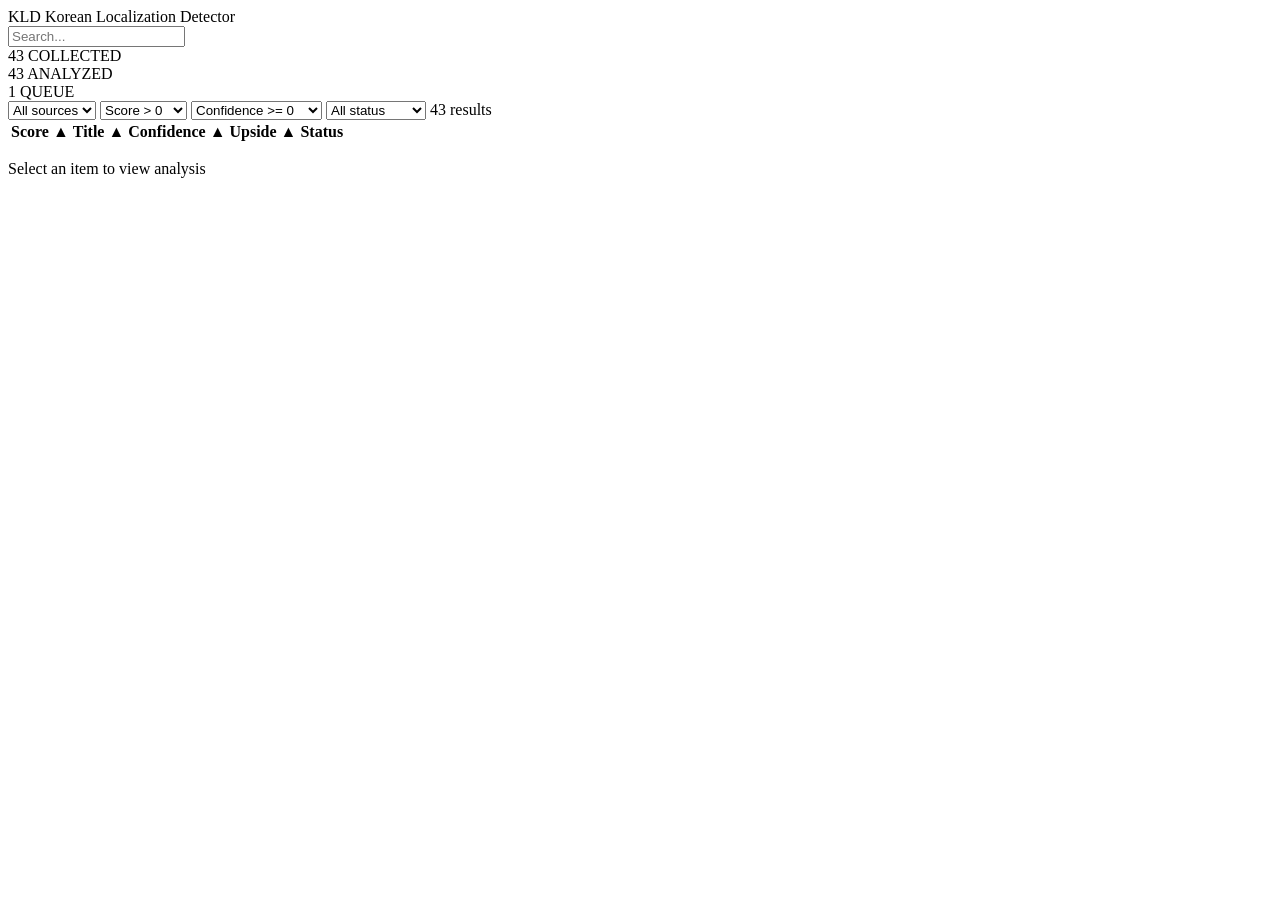
==== backend/static/index.html @ 424c18eb "fix: Rebuild Triage Table from Gemini-vision mockup analysis Key changes from Gemini analysis of act" ====
<!DOCTYPE html>
<html lang="ko">
<head>
    <meta charset="UTF-8">
    <meta name="viewport" content="width=device-width, initial-scale=1.0">
    <title>KLD — Korean Localization Detector</title>
    <link rel="stylesheet" href="/static/css/style.css">
</head>
<body>

<!-- Top Header -->
<header class="top-header">
    <div class="header-brand">
        <span class="logo">KLD</span>
        <span class="tagline">Korean Localization Detector</span>
    </div>
    <div class="header-search">
        <input type="text" class="search-input" placeholder="Search..." id="search-input">
    </div>
    <div class="header-stats">
        <div class="stat-item">
            <span class="stat-val" id="stat-total">43</span>
            <span class="stat-label">COLLECTED</span>
        </div>
        <div class="stat-item">
            <span class="stat-val" id="stat-analyzed">43</span>
            <span class="stat-label">ANALYZED</span>
        </div>
        <div class="stat-badge" id="stat-queue">
            <span class="badge-circle">1</span>
            <span class="stat-label">QUEUE</span>
        </div>
    </div>
</header>

<!-- Filter Bar -->
<div class="filter-bar">
    <select id="source-filter"><option value="">All sources</option></select>
    <select id="score-filter">
        <option value="0">Score &gt; 0</option>
        <option value="50">Score &gt; 50</option>
        <option value="70">Score &gt; 70</option>
    </select>
    <select id="conf-filter">
        <option value="0">Confidence &gt;= 0</option>
        <option value="0.5">Confidence &gt;= 0.5</option>
        <option value="0.7">Confidence &gt;= 0.7</option>
    </select>
    <select id="status-filter">
        <option value="">All status</option>
        <option value="reviewed">Reviewed</option>
        <option value="not_reviewed">Not reviewed</option>
    </select>
    <span class="result-count" id="result-count">43 results</span>
</div>

<!-- Main Content: 2-Panel Layout -->
<div class="content-layout">

    <!-- Left: Table Panel (~55%) -->
    <section class="table-panel">
        <div class="table-scroll">
            <table class="triage-table" id="triage-table">
                <thead>
                    <tr>
                        <th class="sortable active-sort" data-sort="score">Score <span class="sort-arrow">▲</span></th>
                        <th class="sortable" data-sort="name">Title <span class="sort-arrow">▲</span></th>
                        <th class="sortable" data-sort="confidence">Confidence <span class="sort-arrow">▲</span></th>
                        <th class="sortable" data-sort="upside">Upside <span class="sort-arrow">▲</span></th>
                        <th>Status</th>
                        <th></th>
                    </tr>
                </thead>
                <tbody id="table-body"></tbody>
            </table>
        </div>
    </section>

    <!-- Right: Detail Panel (~45%) -->
    <aside class="detail-panel" id="detail-panel">
        <div class="detail-empty">
            <p>Select an item to view analysis</p>
        </div>
    </aside>

</div>

<script src="/static/js/app.js"></script>
</body>
</html>
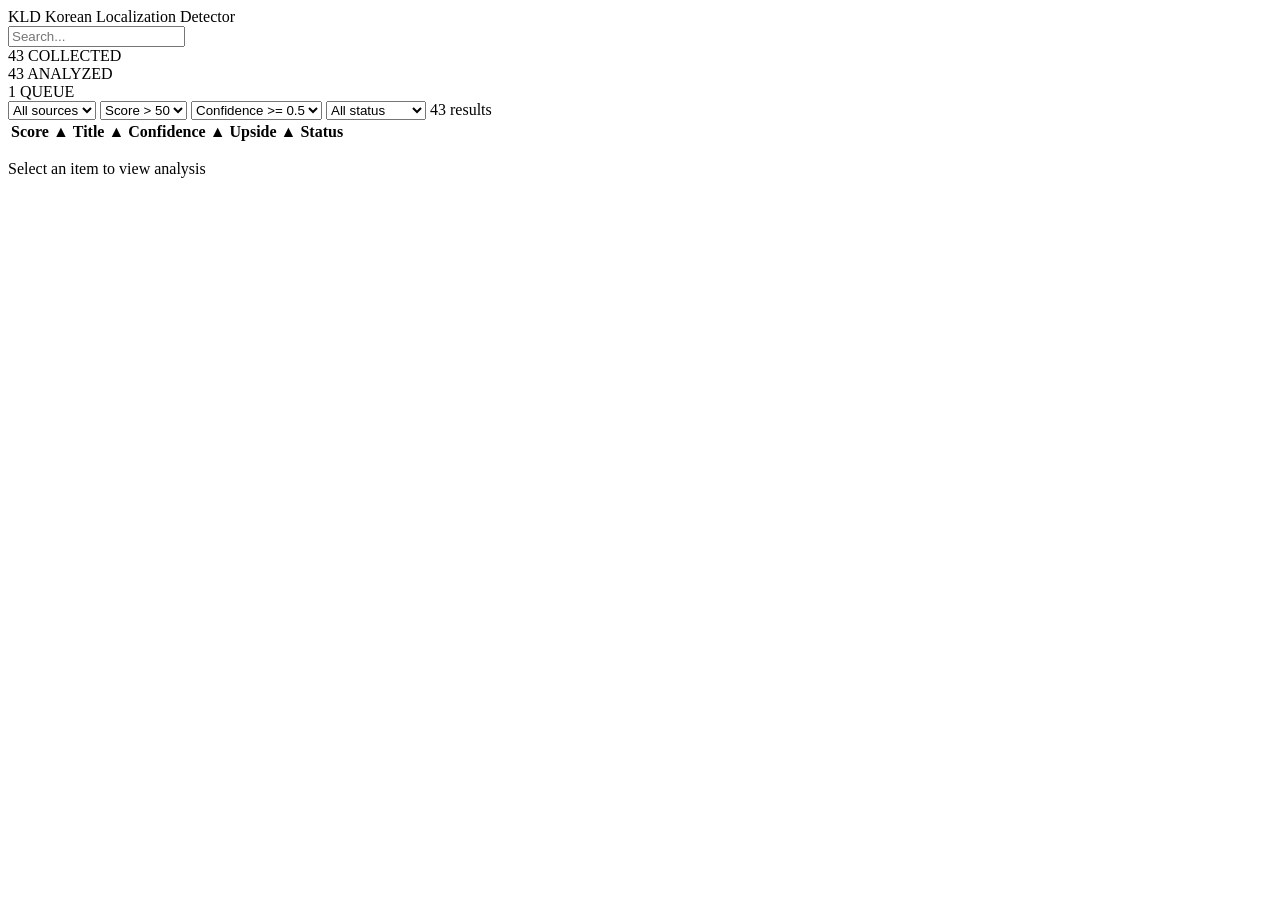
==== commit 48033fb7: "fix: Align Triage Table to Gemini mockup — selected score green, dropdown defaults, Next Actions - S" ====
--- a/backend/static/index.html
+++ b/backend/static/index.html
@@ -37,13 +37,13 @@
 <div class="filter-bar">
     <select id="source-filter"><option value="">All sources</option></select>
     <select id="score-filter">
+        <option value="50" selected>Score &gt; 50</option>
         <option value="0">Score &gt; 0</option>
-        <option value="50">Score &gt; 50</option>
         <option value="70">Score &gt; 70</option>
     </select>
     <select id="conf-filter">
+        <option value="0.5" selected>Confidence &gt;= 0.5</option>
         <option value="0">Confidence &gt;= 0</option>
-        <option value="0.5">Confidence &gt;= 0.5</option>
         <option value="0.7">Confidence &gt;= 0.7</option>
     </select>
     <select id="status-filter">
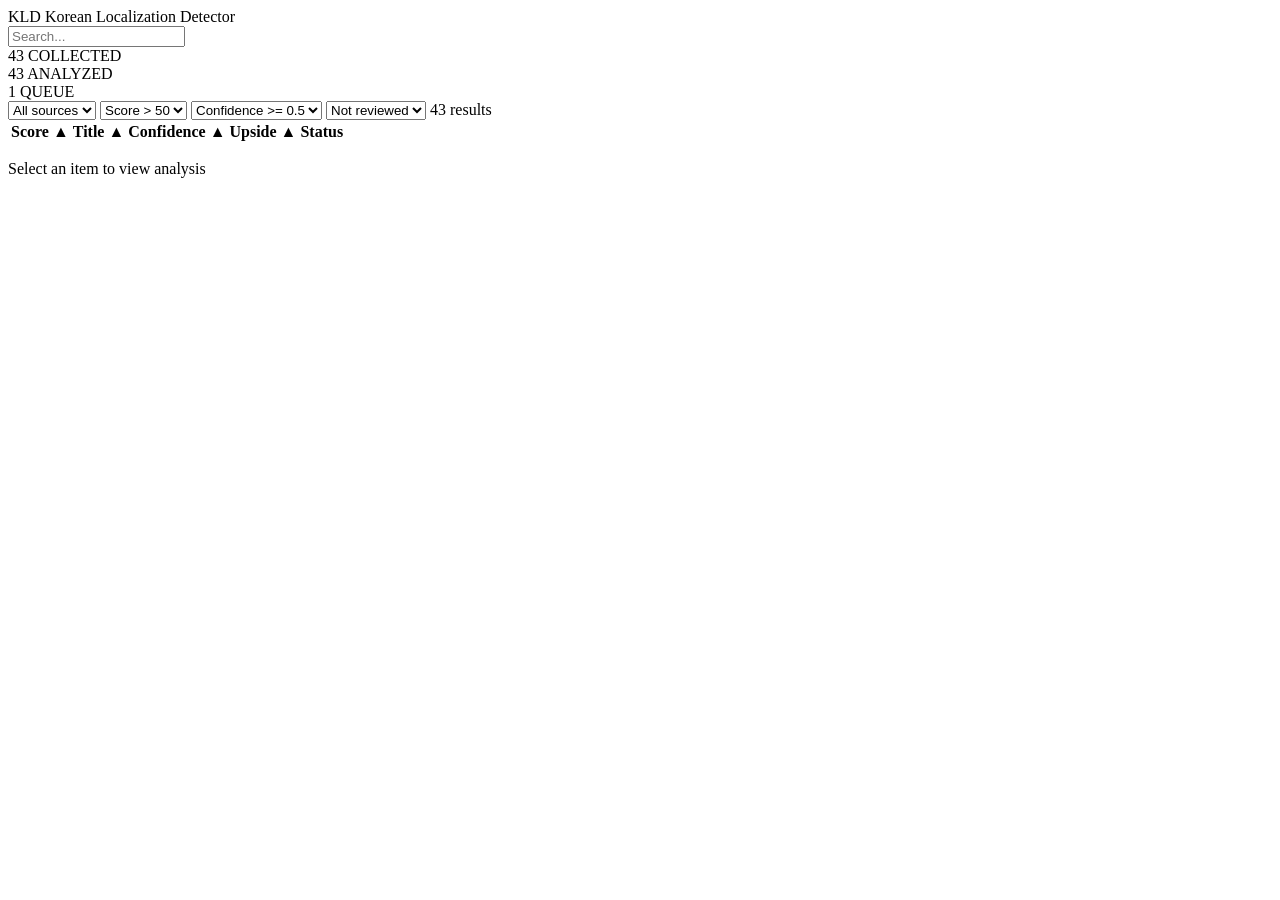
==== commit 7154b284: "fix: Ensure all 6 table columns visible — overflow scroll + tighter padding - Change table-scroll fr" ====
--- a/backend/static/index.html
+++ b/backend/static/index.html
@@ -47,9 +47,8 @@
         <option value="0.7">Confidence &gt;= 0.7</option>
     </select>
     <select id="status-filter">
-        <option value="">All status</option>
+        <option value="" selected>Not reviewed</option>
         <option value="reviewed">Reviewed</option>
-        <option value="not_reviewed">Not reviewed</option>
     </select>
     <span class="result-count" id="result-count">43 results</span>
 </div>
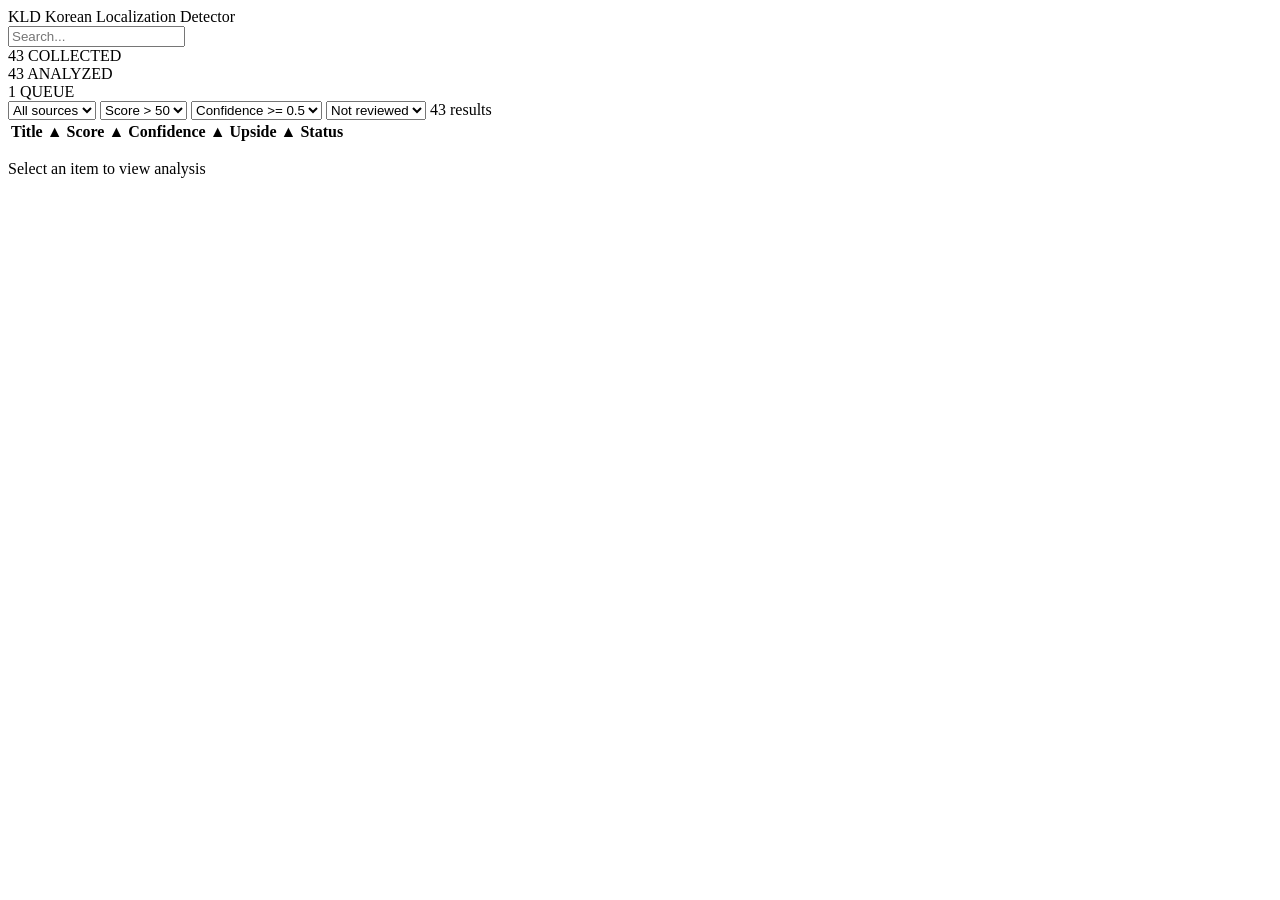
==== commit f5739a62: "fix: Column order Title|Score|Conf|Upside|Status|Open + Open width - Reorder columns to match mockup" ====
--- a/backend/static/index.html
+++ b/backend/static/index.html
@@ -62,12 +62,12 @@
             <table class="triage-table" id="triage-table">
                 <thead>
                     <tr>
+                        <th class="sortable" data-sort="name">Title <span class="sort-arrow">▲</span></th>
                         <th class="sortable active-sort" data-sort="score">Score <span class="sort-arrow">▲</span></th>
-                        <th class="sortable" data-sort="name">Title <span class="sort-arrow">▲</span></th>
                         <th class="sortable" data-sort="confidence">Confidence <span class="sort-arrow">▲</span></th>
                         <th class="sortable" data-sort="upside">Upside <span class="sort-arrow">▲</span></th>
                         <th>Status</th>
-                        <th></th>
+                        <th style="width:50px"></th>
                     </tr>
                 </thead>
                 <tbody id="table-body"></tbody>
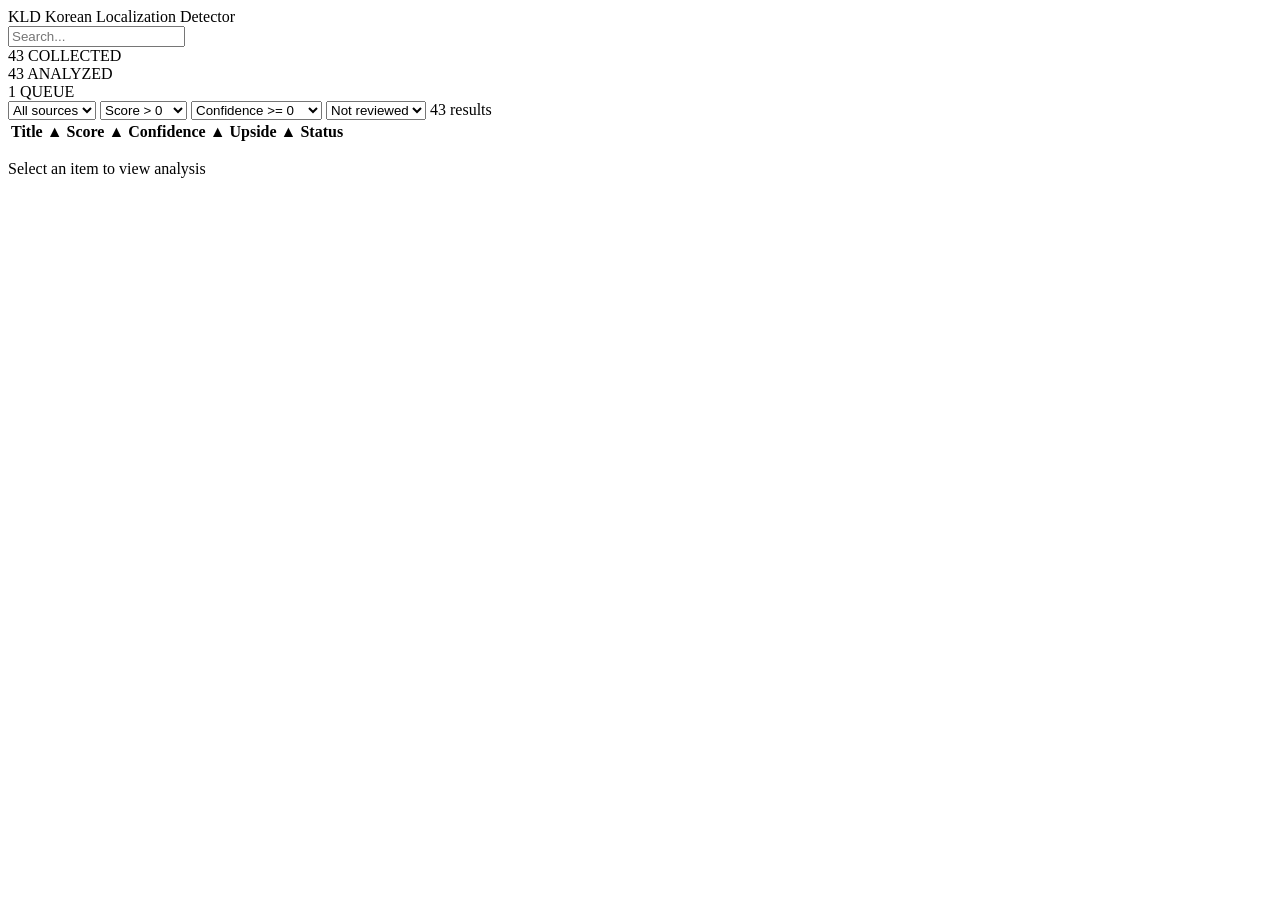
==== commit 452178ee: "fix: Default filters to show all (Score > 0, Confidence >= 0) - Previous defaults (Score > 50, Conf " ====
--- a/backend/static/index.html
+++ b/backend/static/index.html
@@ -37,13 +37,13 @@
 <div class="filter-bar">
     <select id="source-filter"><option value="">All sources</option></select>
     <select id="score-filter">
-        <option value="50" selected>Score &gt; 50</option>
-        <option value="0">Score &gt; 0</option>
+        <option value="0" selected>Score &gt; 0</option>
+        <option value="50">Score &gt; 50</option>
         <option value="70">Score &gt; 70</option>
     </select>
     <select id="conf-filter">
-        <option value="0.5" selected>Confidence &gt;= 0.5</option>
-        <option value="0">Confidence &gt;= 0</option>
+        <option value="0" selected>Confidence &gt;= 0</option>
+        <option value="0.5">Confidence &gt;= 0.5</option>
         <option value="0.7">Confidence &gt;= 0.7</option>
     </select>
     <select id="status-filter">
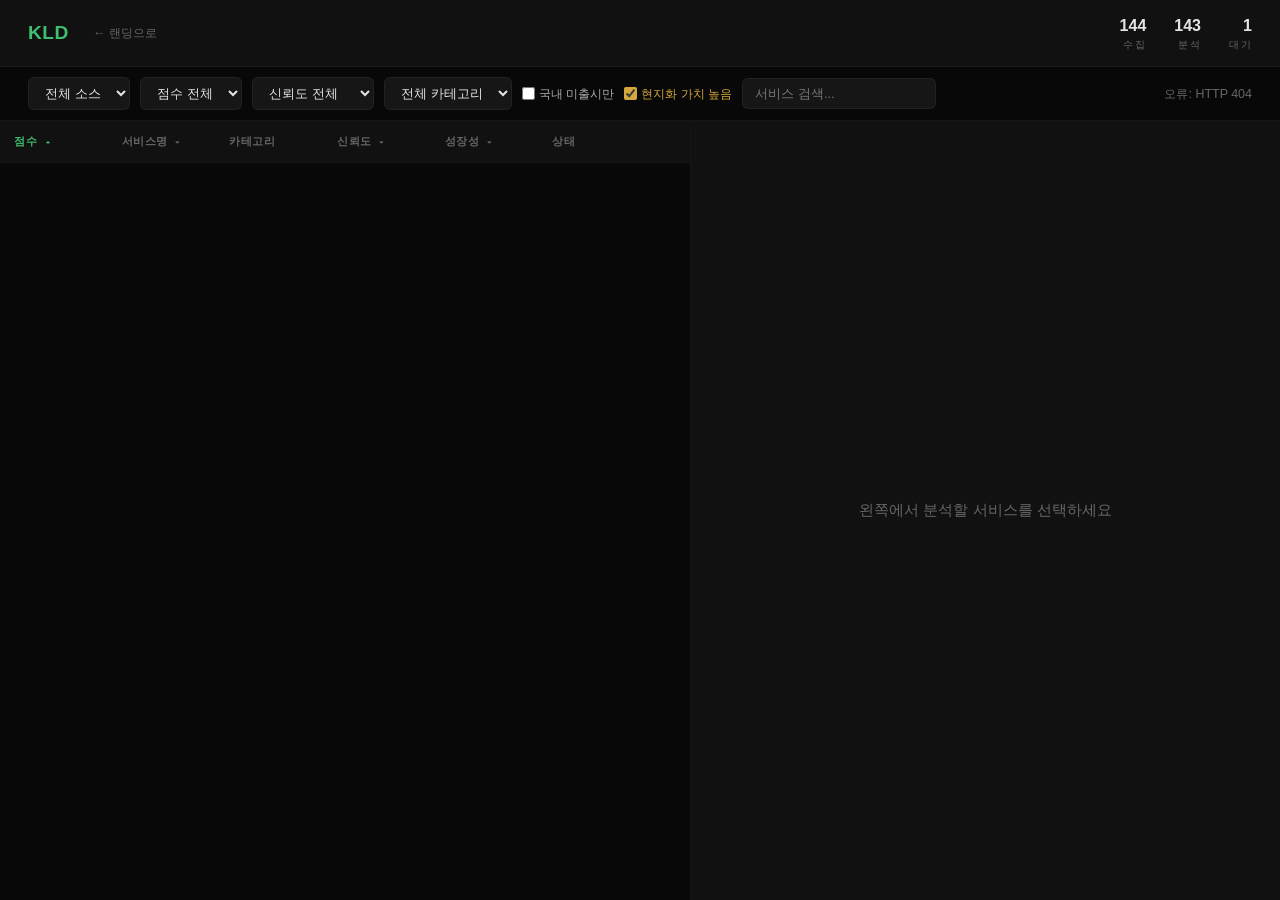
==== commit d6231476: "feat: same-origin dashboard for Threads in-app browser compatibility" ====
--- a/backend/static/index.html
+++ b/backend/static/index.html
@@ -3,87 +3,86 @@
 <head>
     <meta charset="UTF-8">
     <meta name="viewport" content="width=device-width, initial-scale=1.0">
-    <title>KLD — Korean Localization Detector</title>
-    <link rel="stylesheet" href="/static/css/style.css">
+    <title>KLD 대시보드</title>
+    <style>:root{--bg:#080808;--surface:#111;--surface2:#161616;--green:#3FBE6F;--green-dim:rgba(63,190,111,0.08);--gold:#D4A83C;--gold-dim:rgba(212,168,60,0.08);--blue:#3D84F0;--blue-dim:rgba(61,132,240,0.1);--text:#e4e4e4;--text2:#aaa;--text3:#666;--border:rgba(255,255,255,0.05);--border2:rgba(255,255,255,0.08);--font:'Inter',-apple-system,'Segoe UI',sans-serif}*{margin:0;padding:0;box-sizing:border-box}body{background:var(--bg);color:var(--text);font-family:var(--font);font-size:15px;line-height:1.5;height:100vh;display:flex;flex-direction:column;overflow:hidden}.header{display:flex;align-items:center;gap:24px;padding:14px 28px;background:var(--surface);border-bottom:1px solid var(--border);flex-shrink:0}.logo{font-size:1.2rem;font-weight:800;color:var(--green);letter-spacing:0.5px;text-decoration:none}.logo:hover{opacity:0.8}.back{font-size:0.78rem;color:var(--text3);text-decoration:none;transition:color 0.2s;margin-right:auto}.back:hover{color:var(--green)}.header-meta{display:flex;gap:28px;align-items:center}.meta-item{text-align:right}.meta-val{font-weight:700;font-size:1rem}.meta-label{font-size:0.6rem;color:var(--text3);text-transform:uppercase;letter-spacing:1.5px}.toolbar{display:flex;align-items:center;gap:10px;padding:10px 28px;border-bottom:1px solid var(--border);flex-shrink:0;flex-wrap:wrap}.toolbar select,.toolbar input{background:var(--surface2);border:1px solid var(--border);color:var(--text);padding:7px 12px;border-radius:6px;font-size:0.8rem;font-family:inherit;outline:none;transition:border-color 0.2s}.toolbar select:focus,.toolbar input:focus{border-color:var(--green)}.toolbar input{/*width:200px*/}.toolbar .count{margin-left:auto;font-size:0.78rem;color:var(--text3)}.main{display:flex;flex:1;overflow:hidden}.table-wrap{flex:0 0 54%;display:flex;flex-direction:column;border-right:1px solid var(--border);overflow:hidden}.table-scroll{flex:1;overflow-y:auto;overflow-x:hidden}.table-scroll::-webkit-scrollbar{width:4px}.table-scroll::-webkit-scrollbar-thumb{background:var(--border2);border-radius:2px}table{width:100%;border-collapse:collapse;table-layout:fixed;min-width:680px}thead{position:sticky;top:0;z-index:2;background:var(--surface)}th{text-align:left;padding:12px 14px;font-size:0.7rem;font-weight:600;color:var(--text3);letter-spacing:0.5px;border-bottom:1px solid var(--border);cursor:pointer;user-select:none;transition:color 0.15s}th:hover{color:var(--text2)}th.sorted{color:var(--green)!important}th .arrow{font-size:0.55rem;margin-left:4px;display:inline-block;transition:transform 0.2s}th.desc .arrow{transform:rotate(180deg)}td{padding:11px 14px;border-bottom:1px solid var(--border);white-space:nowrap;overflow:hidden;text-overflow:ellipsis;font-size:0.82rem}tr{cursor:pointer;transition:background 0.12s}tr:hover{background:rgba(255,255,255,0.02)}tr.selected{background:var(--green-dim)}tr.selected .name{color:var(--green)}.name{font-weight:600;color:var(--gold)}.name.green{color:var(--green)}.score-cell{display:flex;align-items:center;gap:8px}.score-num{font-weight:700;font-size:0.85rem;min-width:36px;text-align:right}.score-num.g{color:var(--green)}.score-num.y{color:var(--gold)}.score-num.d{color:var(--text2)}.bar{flex:1;height:3px;background:var(--border);border-radius:2px;overflow:hidden;min-width:24px}.bar-fill{height:100%;border-radius:2px;transition:width 0.3s}.bar-fill.g{background:var(--green)}.bar-fill.y{background:var(--gold)}.bar-fill.b{background:var(--blue)}.bar-fill.d{background:var(--text3)}.status{display:inline-block;padding:2px 8px;border-radius:10px;font-size:0.65rem;font-weight:600;letter-spacing:0.5px}.status.v{background:var(--green-dim);color:var(--green)}.status.r{background:var(--gold-dim);color:var(--gold)}.status.l{background:rgba(255,255,255,0.04);color:var(--text3)}.open{display:inline-flex;align-items:center;justify-content:center;width:26px;height:26px;border-radius:50%;background:var(--blue-dim);color:var(--blue);text-decoration:none;font-size:0.75rem;font-weight:700;transition:all 0.15s}.open:hover{background:var(--blue);color:#fff}.cat{font-size:0.68rem;font-weight:600;padding:2px 7px;border-radius:4px;white-space:nowrap;background:rgba(255,255,255,0.06);color:var(--text2);border:1px solid rgba(255,255,255,0.04)}.cat.dev{background:rgba(61,132,240,0.12);color:var(--blue);border-color:rgba(61,132,240,0.15)}.cat.ai{background:rgba(155,89,182,0.12);color:#9B59B6;border-color:rgba(155,89,182,0.15)}.cat.data{background:rgba(52,152,219,0.12);color:#3498DB;border-color:rgba(52,152,219,0.15)}.cat.prod{background:rgba(46,204,113,0.12);color:#2ECC71;border-color:rgba(46,204,113,0.15)}.cat.mkt{background:rgba(230,126,34,0.12);color:#E67E22;border-color:rgba(230,126,34,0.15)}.cat.fin{background:rgba(231,76,60,0.12);color:#E74C3C;border-color:rgba(231,76,60,0.15)}.cat.comm{background:rgba(26,188,156,0.12);color:#1ABC9C;border-color:rgba(26,188,156,0.15)}.cat.des{background:rgba(241,196,15,0.12);color:#F1C40F;border-color:rgba(241,196,15,0.15)}.cat.sec,.cat.security{background:rgba(149,165,166,0.12);color:#bdc3c7;border-color:rgba(149,165,166,0.15)}.cat.etc{background:rgba(255,255,255,0.04);color:var(--text3);border-color:rgba(255,255,255,0.03)}.detail{flex:1;background:var(--surface);overflow-y:auto;padding:32px}.detail::-webkit-scrollbar{width:4px}.detail::-webkit-scrollbar-thumb{background:var(--border2);border-radius:2px}.detail-empty{display:flex;align-items:center;justify-content:center;height:100%;color:var(--text3);font-size:0.95rem}.detail-content{animation:fade 0.25s ease}@keyframes fade{from{opacity:0;transform:translateY(6px)}to{opacity:1;transform:translateY(0)}}.detail-title{font-size:1.4rem;font-weight:700;margin-bottom:4px;line-height:1.3}.detail-link{display:inline-flex;align-items:center;gap:6px;font-size:0.82rem;color:var(--blue);text-decoration:none;margin-bottom:20px;padding:4px 10px;background:var(--blue-dim);border-radius:5px;transition:all 0.15s}.detail-link:hover{background:var(--blue);color:#fff}.detail-link .arrow-icon{font-size:0.7rem}.detail-score{display:flex;align-items:center;gap:16px;margin-bottom:28px}.detail-big{font-size:3.5rem;font-weight:800;color:var(--green);letter-spacing:-0.02em}.detail-big sub{font-size:1.2rem;color:var(--text3);font-weight:400}.detail-score-bar{flex:1;height:4px;background:var(--border2);border-radius:2px;overflow:hidden}.detail-score-fill{height:100%;border-radius:2px;background:var(--green);transition:width 0.5s ease}.metrics{display:flex;flex-direction:column;gap:10px;margin-bottom:24px}.metric-row{display:flex;align-items:center;gap:12px}.metric-label{width:72px;font-size:0.78rem;color:var(--text3);flex-shrink:0}.metric-track{flex:1;height:5px;background:var(--border);border-radius:3px;overflow:hidden}.metric-fill{height:100%;border-radius:3px;transition:width 0.4s}.metric-fill.c{background:var(--blue)}.metric-fill.u{background:var(--gold)}.metric-fill.b{background:#9B59B6}.metric-val{width:40px;text-align:right;font-weight:700;font-size:0.85rem}.sec{padding:18px 0;border-top:1px solid var(--border)}.sec h4{font-size:0.7rem;font-weight:600;color:var(--text3);letter-spacing:1px;margin-bottom:10px}.sec p{font-size:0.9rem;color:var(--text);line-height:1.75}.sec ul{list-style:none;padding:0}.sec ul li{padding:6px 0;font-size:0.85rem;color:var(--text);border-bottom:1px solid var(--border);line-height:1.6}.sec ul li:last-child{border-bottom:none}.close-btn{margin-top:20px;padding:8px 20px;background:var(--surface2);border:1px solid var(--border);color:var(--text2);border-radius:6px;font-size:0.82rem;cursor:pointer;transition:all 0.15s}.close-btn:hover{border-color:var(--text3);color:var(--text)}@media(max-width:900px){.main{flex-direction:column}.table-wrap{flex:1;border-right:none;border-bottom:none}.detail{position:fixed;bottom:0;left:0;right:0;top:100%;background:var(--surface);z-index:10;padding:24px 16px 80px;overflow-y:auto;transition:top 0.3s ease;border-top:2px solid var(--border);border-radius:16px 16px 0 0}.detail.shown{top:15%}.detail .close-btn{display:block;width:100%;margin-top:16px;padding:12px;font-size:0.9rem}.overlay{display:none;position:fixed;top:0;left:0;right:0;bottom:0;background:rgba(0,0,0,0.5);z-index:9;transition:opacity 0.3s ease}.overlay.shown{display:block}.toolbar{gap:5px;padding:8px 14px}.toolbar select,.toolbar input{font-size:0.72rem;padding:5px 8px;margin:2px}}</style>
 </head>
 <body>
-
-<!-- Top Header -->
-<header class="top-header">
-    <div class="header-brand">
-        <span class="logo">KLD</span>
-        <span class="tagline">Korean Localization Detector</span>
-    </div>
-    <div class="header-search">
-        <input type="text" class="search-input" placeholder="Search..." id="search-input">
-    </div>
-    <div class="header-stats">
-        <div class="stat-item">
-            <span class="stat-val" id="stat-total">43</span>
-            <span class="stat-label">COLLECTED</span>
-        </div>
-        <div class="stat-item">
-            <span class="stat-val" id="stat-analyzed">43</span>
-            <span class="stat-label">ANALYZED</span>
-        </div>
-        <div class="stat-badge" id="stat-queue">
-            <span class="badge-circle">1</span>
-            <span class="stat-label">QUEUE</span>
-        </div>
+<header class="header">
+    <span class="logo">KLD</span>
+    <a href="index.html" class="back">← 랜딩으로</a>
+    <div class="header-meta">
+        <div class="meta-item"><div class="meta-val" id="stat-total">144</div><div class="meta-label">수집</div></div>
+        <div class="meta-item"><div class="meta-val" id="stat-analyzed">143</div><div class="meta-label">분석</div></div>
+        <div class="meta-item"><div class="meta-val" id="stat-queue">1</div><div class="meta-label">대기</div></div>
     </div>
 </header>
-
-<!-- Filter Bar -->
-<div class="filter-bar">
-    <select id="source-filter"><option value="">All sources</option></select>
-    <select id="score-filter">
-        <option value="0" selected>Score &gt; 0</option>
-        <option value="50">Score &gt; 50</option>
-        <option value="70">Score &gt; 70</option>
-    </select>
-    <select id="conf-filter">
-        <option value="0" selected>Confidence &gt;= 0</option>
-        <option value="0.5">Confidence &gt;= 0.5</option>
-        <option value="0.7">Confidence &gt;= 0.7</option>
-    </select>
-    <select id="status-filter">
-        <option value="" selected>Not reviewed</option>
-        <option value="reviewed">Reviewed</option>
-    </select>
-    <span class="result-count" id="result-count">43 results</span>
+<div class="toolbar">
+    <select id="source-filter"><option value="">전체 소스</option></select>
+    <select id="score-filter"><option value="0">점수 전체</option><option value="50">점수 50+</option><option value="70">점수 70+</option></select>
+    <select id="conf-filter"><option value="0">신뢰도 전체</option><option value="0.5">신뢰도 50%+</option><option value="0.7">신뢰도 70%+</option></select>
+    <select id="category-filter"><option value="">전체 카테고리</option></select>
+    <label style="display:flex;align-items:center;gap:4px;font-size:0.78rem;color:var(--text2);cursor:pointer;white-space:nowrap;"><input type="checkbox" id="no-comp-filter" style="accent-color:var(--green);margin:0;">국내 미출시만</label>
+    <label style="display:flex;align-items:center;gap:4px;font-size:0.78rem;color:var(--gold);cursor:pointer;white-space:nowrap;"><input type="checkbox" id="loc-value-filter" style="accent-color:var(--gold);margin:0;" checked>현지화 가치 높음</label>
+    <input type="text" id="search-input" placeholder="서비스 검색...">
+    <span class="count" id="result-count">144개 결과</span>
 </div>
-
-<!-- Main Content: 2-Panel Layout -->
-<div class="content-layout">
-
-    <!-- Left: Table Panel (~55%) -->
-    <section class="table-panel">
-        <div class="table-scroll">
-            <table class="triage-table" id="triage-table">
-                <thead>
-                    <tr>
-                        <th class="sortable" data-sort="name">Title <span class="sort-arrow">▲</span></th>
-                        <th class="sortable active-sort" data-sort="score">Score <span class="sort-arrow">▲</span></th>
-                        <th class="sortable" data-sort="confidence">Confidence <span class="sort-arrow">▲</span></th>
-                        <th class="sortable" data-sort="upside">Upside <span class="sort-arrow">▲</span></th>
-                        <th>Status</th>
-                        <th style="width:50px"></th>
-                    </tr>
-                </thead>
-                <tbody id="table-body"></tbody>
-            </table>
-        </div>
-    </section>
-
-    <!-- Right: Detail Panel (~45%) -->
-    <aside class="detail-panel" id="detail-panel">
-        <div class="detail-empty">
-            <p>Select an item to view analysis</p>
-        </div>
-    </aside>
-
+<div class="main">
+    <div class="table-wrap"><div class="table-scroll"><table><thead><tr>
+        <th class="sorted desc" data-sort="score">점수 <span class="arrow">▾</span></th>
+        <th data-sort="name">서비스명 <span class="arrow">▾</span></th>
+        <th>카테고리</th>
+        <th data-sort="confidence">신뢰도 <span class="arrow">▾</span></th>
+        <th data-sort="upside">성장성 <span class="arrow">▾</span></th>
+        <th>상태</th>
+        <th style="width:44px"></th>
+    </tr></thead><tbody id="table-body"></tbody></table></div></div>
+    <div class="overlay" id="overlay" onclick="closeDetail()"></div>
+    <div class="detail" id="detail-panel"><div class="detail-empty">왼쪽에서 분석할 서비스를 선택하세요</div></div>
 </div>
-
-<script src="/static/js/app.js"></script>
+<script>
+var FETCH_OK=true;
+function fetchJson(u,t){t=t||{};return new Promise(function(resolve,reject){
+if(FETCH_OK){try{
+var c=new AbortController(),o=Object.assign({signal:c.signal},t);
+setTimeout(function(){c.abort()},8000);
+fetch(u,o).then(function(r){if(!r.ok)throw Error('HTTP '+r.status);return r.json()}).then(resolve).catch(function(e){
+if(e.name==='AbortError'){reject(Error('timeout'))}else{FETCH_OK=false;xhrFetch(u).then(resolve).catch(reject)}
+});
+return;
+}catch(e){FETCH_OK=false}}
+xhrFetch(u).then(resolve).catch(reject);
+})}
+function xhrFetch(u){return new Promise(function(resolve,reject){
+var x=new XMLHttpRequest();x.open('GET',u,true);x.timeout=8000;
+x.onload=function(){if(x.status>=200&&x.status<300){try{resolve(JSON.parse(x.responseText))}catch(e){reject(Error('parse'))}}else{reject(Error('HTTP '+x.status))}};
+x.onerror=function(){reject(Error('network'))};x.ontimeout=function(){reject(Error('timeout'))};
+x.send();
+})}
+const API='';
+let allServices=[],selectedId=null,currentSort='score',sortDesc=true;
+async function fetchStats(){try{const d=await fetchJson(`${API}/api/stats`);document.getElementById('stat-total').textContent=d.total_services||0;document.getElementById('stat-analyzed').textContent=d.total_analyzed||0;document.getElementById('stat-queue').textContent=Math.max(0,(d.total_services||0)-(d.total_analyzed||0))}catch(e){}}
+async function fetchSources(){try{const d=await fetchJson(`${API}/api/sources`);const sel=document.getElementById('source-filter');d.sources.forEach(s=>{const o=document.createElement('option');o.value=s.source;o.textContent=s.source;sel.appendChild(o)})}catch(e){}}
+async function fetchServices(){const src=document.getElementById('source-filter').value,minS=document.getElementById('score-filter').value,minC=document.getElementById('conf-filter').value,cat=document.getElementById('category-filter').value,q=(document.getElementById('search-input').value||'').toLowerCase();let url=`${API}/api/services?limit=200`;if(src)url+=`&source=${encodeURIComponent(src)}`;if(minS>0)url+=`&min_score=${minS}`;try{const d=await fetchJson(url);let items=d.services||[];if(q)items=items.filter(s=>(s.name||'').toLowerCase().includes(q));if(minC>0)items=items.filter(s=>(s.confidence||0)>=parseFloat(minC));if(cat)items=items.filter(s=>(s.category||'기타')===cat);if(document.getElementById('no-comp-filter').checked)items=items.filter(s=>(s.competition_level||'')==='none');if(document.getElementById('loc-value-filter').checked) items = items.filter(s => (s.localization_value||'high') !== 'low');
+allServices=items;document.getElementById('result-count').textContent=`${items.length}개 결과`;if(!document.getElementById('category-filter').dataset.loaded){populateCategories();document.getElementById('category-filter').dataset.loaded='1'}render()}catch(e){document.getElementById('result-count').textContent='오류: '+e.message}}
+const G=s=>s.score||s.localization_score||0;
+function render(){const sorted=[...allServices].sort((a,b)=>{let va,vb;if(currentSort==='name'){va=(a.name||'').toLowerCase();vb=(b.name||'').toLowerCase();return sortDesc?vb.localeCompare(va):va.localeCompare(vb)}if(currentSort==='confidence'){va=a.confidence||0;vb=b.confidence||0}else if(currentSort==='upside'){va=a.upside||0;vb=b.upside||0}else{va=G(a);vb=G(b)}return sortDesc?vb-va:va-vb});document.getElementById('table-body').innerHTML=sorted.map(s=>{const sc=G(s),cf=s.confidence||0.5,up=s.upside||0.5,sel=selectedId===s.id,sn=sc>=70?'g':sc>=40?'y':'d';let stc,stt;if(sc>=70){stc='v';stt='유망'}else if(sc>=40){stc='r';stt='검토'}else if(sc>0){stc='l';stt='낮음'}else{stc='';stt=''}return `<tr data-id="${s.id}" onclick="select(${s.id})" class="${sel?'selected':''}"><td><div class="score-cell"><span class="score-num ${sn}">${sc}</span><div class="bar"><div class="bar-fill ${sn}" style="width:${sc}%"></div></div></div></td><td class="name ${sel||sc>=65?'green':''}">${esc(s.name)}</td><td>${catBadge(s.category)}</td><td><div class="score-cell"><span class="score-num" style="color:var(--text3)">${Math.round(cf*100)}%</span><div class="bar"><div class="bar-fill b" style="width:${Math.round(cf*100)}%"></div></div></div></td><td><div class="score-cell"><span class="score-num" style="color:var(--text3)">${Math.round(up*100)}%</span><div class="bar"><div class="bar-fill y" style="width:${Math.round(up*100)}%"></div></div></div></td><td>${stt?`<span class="status ${stc}">${stt}</span>`:''}</td><td>${s.url?`<a class="open" href="${esc(s.url)}" target="_blank" onclick="event.stopPropagation()" title="서비스 열기">↗</a>`:''}</td></tr>`}).join('')}
+async function select(id){selectedId=id;render();const p=document.getElementById('detail-panel');p.innerHTML='<div class="detail-empty">불러오는 중...</div>';try{const d=await fetchJson(`${API}/api/report/${id}`),svc=d.service||{},r=d.report||{},sc=r.localization_score||0,cf=r.confidence||0.5,up=r.upside||0.5,bo=r.boldness||0.5,secs=[];secs.push(`<div class="detail-title">${esc(svc.name)}</div>`);if(svc.url)secs.push(`<a class="detail-link" href="${esc(svc.url)}" target="_blank"><span class="arrow-icon">↗</span> 서비스 바로가기</a>`);secs.push(`<div class="detail-score"><span class="detail-big">${sc}<sub>/100</sub></span><div class="detail-score-bar"><div class="detail-score-fill" style="width:${sc}%"></div></div></div><div class="metrics"><div class="metric-row"><span class="metric-label">신뢰도</span><div class="metric-track"><div class="metric-fill c" style="width:${Math.round(cf*100)}%"></div></div><span class="metric-val">${Math.round(cf*100)}%</span></div><div class="metric-row"><span class="metric-label">성장성</span><div class="metric-track"><div class="metric-fill u" style="width:${Math.round(up*100)}%"></div></div><span class="metric-val">${Math.round(up*100)}%</span></div><div class="metric-row"><span class="metric-label">대담성</span><div class="metric-track"><div class="metric-fill b" style="width:${Math.round(bo*100)}%"></div></div><span class="metric-val">${Math.round(bo*100)}%</span></div></div>`);const add=(t,c)=>{if(c)secs.push(`<div class="sec"><h4>${t}</h4><p>${esc(c)}</p></div>`)};add('요약',r.summary_ko||r.summary);add('현지화 근거',r.localization_reason);add('경쟁 분석',r.competitor_analysis);add('수익화 전략',r.monetization_ko);add('예상 개발 기간',r.estimated_dev_time);add('리스크 요인',r.regulatory_risks||r.risk_factors);if(r.required_korean_apis){let apis=r.required_korean_apis;if(typeof apis==='string')try{apis=JSON.parse(apis)}catch(e){apis=[apis]}if(Array.isArray(apis)&&apis.length)secs.push(`<div class="sec"><h4>필요 국내 API</h4><ul>${apis.map(a=>`<li><strong>${esc(typeof a==='string'?a:a.name||'')}</strong>${typeof a==='object'&&a.reason?` — ${esc(a.reason)}`:''}</li>`).join('')}</ul></div>`)}secs.push(`<button class="close-btn" onclick="closeDetail()">닫기</button>`);p.innerHTML=`<div class="detail-content">${secs.join('')}</div>`}catch(e){p.innerHTML='<div class="detail-empty">불러오기 실패: '+e.message+'</div>'}
+    if (window.innerWidth <= 900) p.classList.add('shown'); document.getElementById('overlay').classList.add('shown');}
+function closeDetail(){
+    document.getElementById('detail-panel').classList.remove('shown'); document.getElementById('overlay').classList.remove('shown');selectedId=null;render();document.getElementById('detail-panel').innerHTML='<div class="detail-empty">왼쪽에서 분석할 서비스를 선택하세요</div>'}
+function esc(t){if(!t)return'';const d=document.createElement('div');d.textContent=t;return d.innerHTML}
+function catBadge(c){const m={'AI/ML':'ai','개발도구':'dev','데이터/분석':'data','생산성':'prod','마케팅':'mkt','금융/결제':'fin','커뮤니케이션':'comm','디자인':'des','보안':'security'};const cls=m[c||'']||'etc';return `<span class="cat ${cls}">${esc(c||'기타')}</span>`}
+function populateCategories(){const cats=[...new Set(allServices.map(s=>s.category||'기타'))].sort(),sel=document.getElementById('category-filter');cats.forEach(c=>{const o=document.createElement('option');o.value=c;o.textContent=c;sel.appendChild(o)})}
+document.querySelectorAll('th[data-sort]').forEach(th=>{th.addEventListener('click',()=>{const k=th.dataset.sort;if(currentSort===k)sortDesc=!sortDesc;else{currentSort=k;sortDesc=true}document.querySelectorAll('th').forEach(h=>h.classList.remove('sorted','desc'));th.classList.add('sorted');if(sortDesc)th.classList.add('desc');render()})});
+document.getElementById('source-filter').addEventListener('change',fetchServices);
+document.getElementById('score-filter').addEventListener('change',fetchServices);
+document.getElementById('conf-filter').addEventListener('change',fetchServices);
+document.getElementById('search-input').addEventListener('input',fetchServices);
+document.getElementById('category-filter').addEventListener('change',fetchServices);
+document.getElementById('no-comp-filter').addEventListener('change',fetchServices);
+document.getElementById('loc-value-filter').addEventListener('change',fetchServices);
+document.addEventListener('keydown',e=>{if(e.key==='Escape')closeDetail()});
+fetchStats();fetchSources();fetchServices();
+</script>
 </body>
-</html>
+</html>
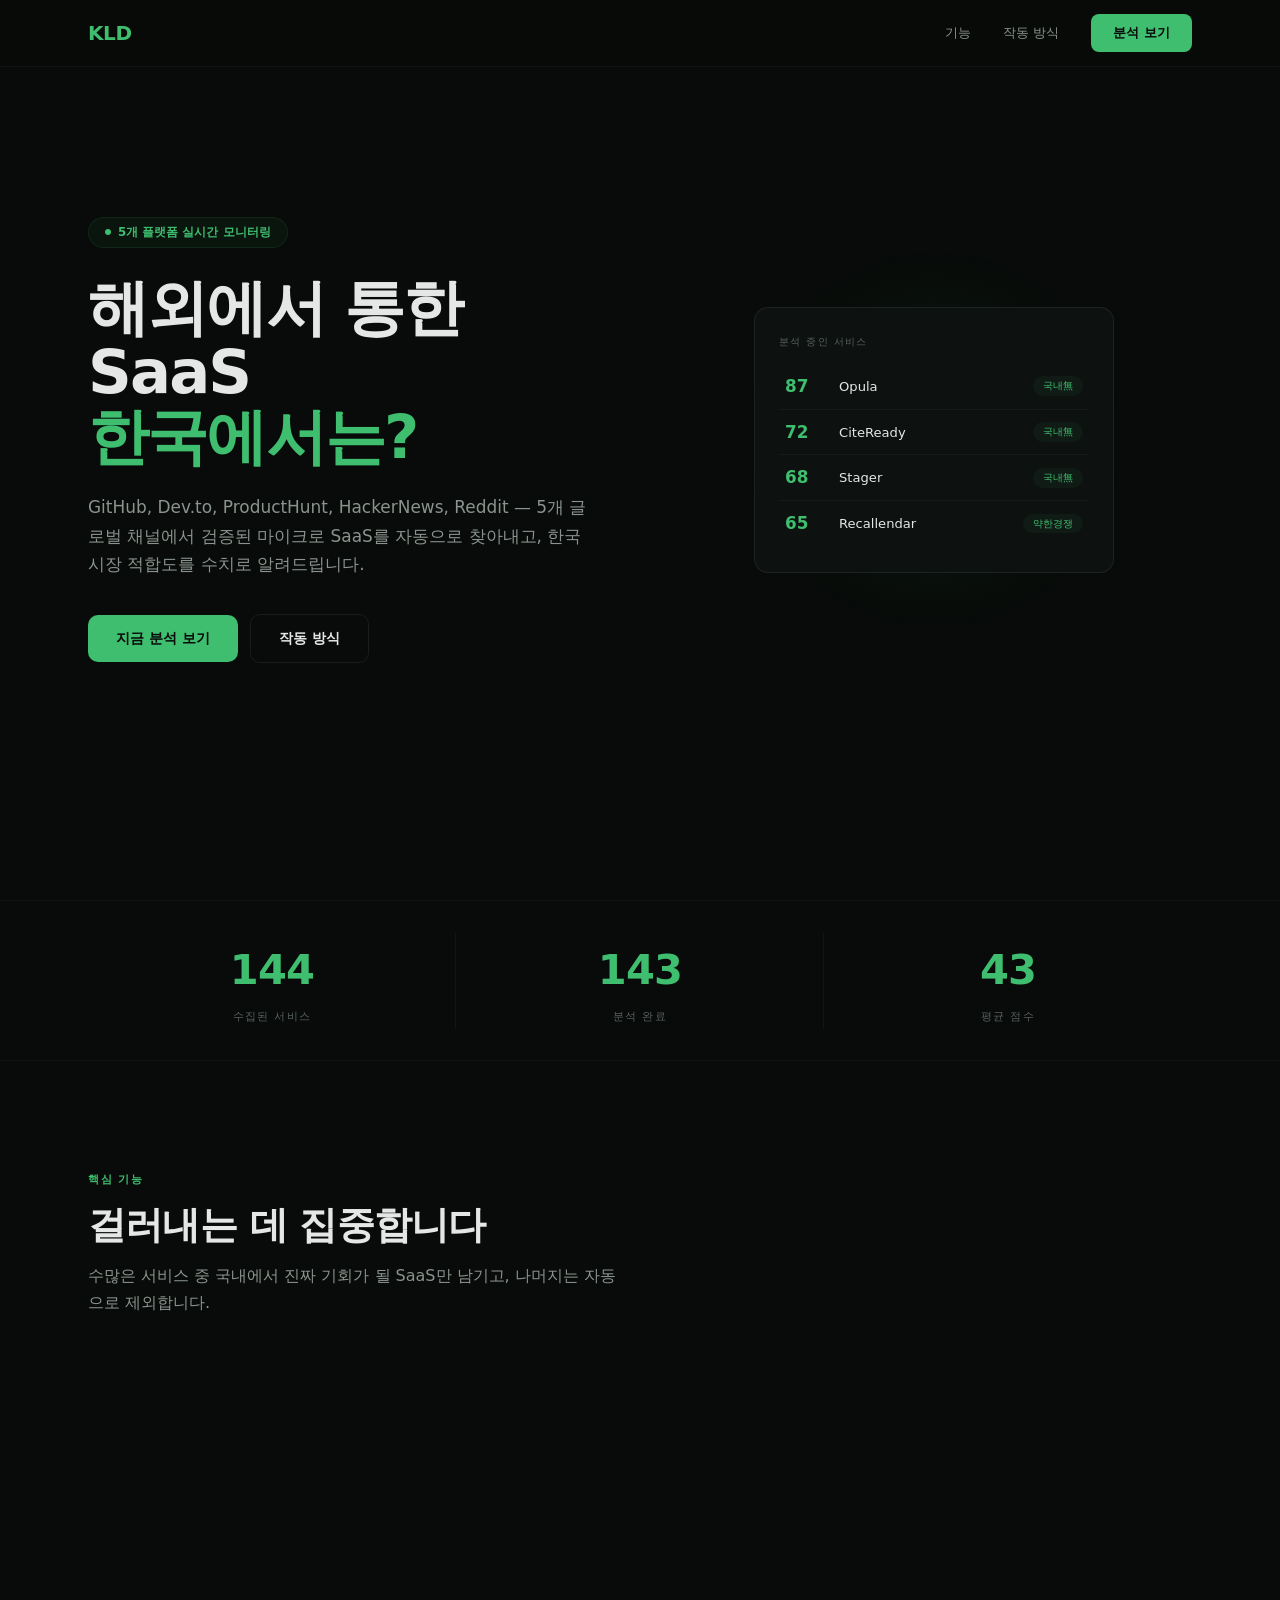
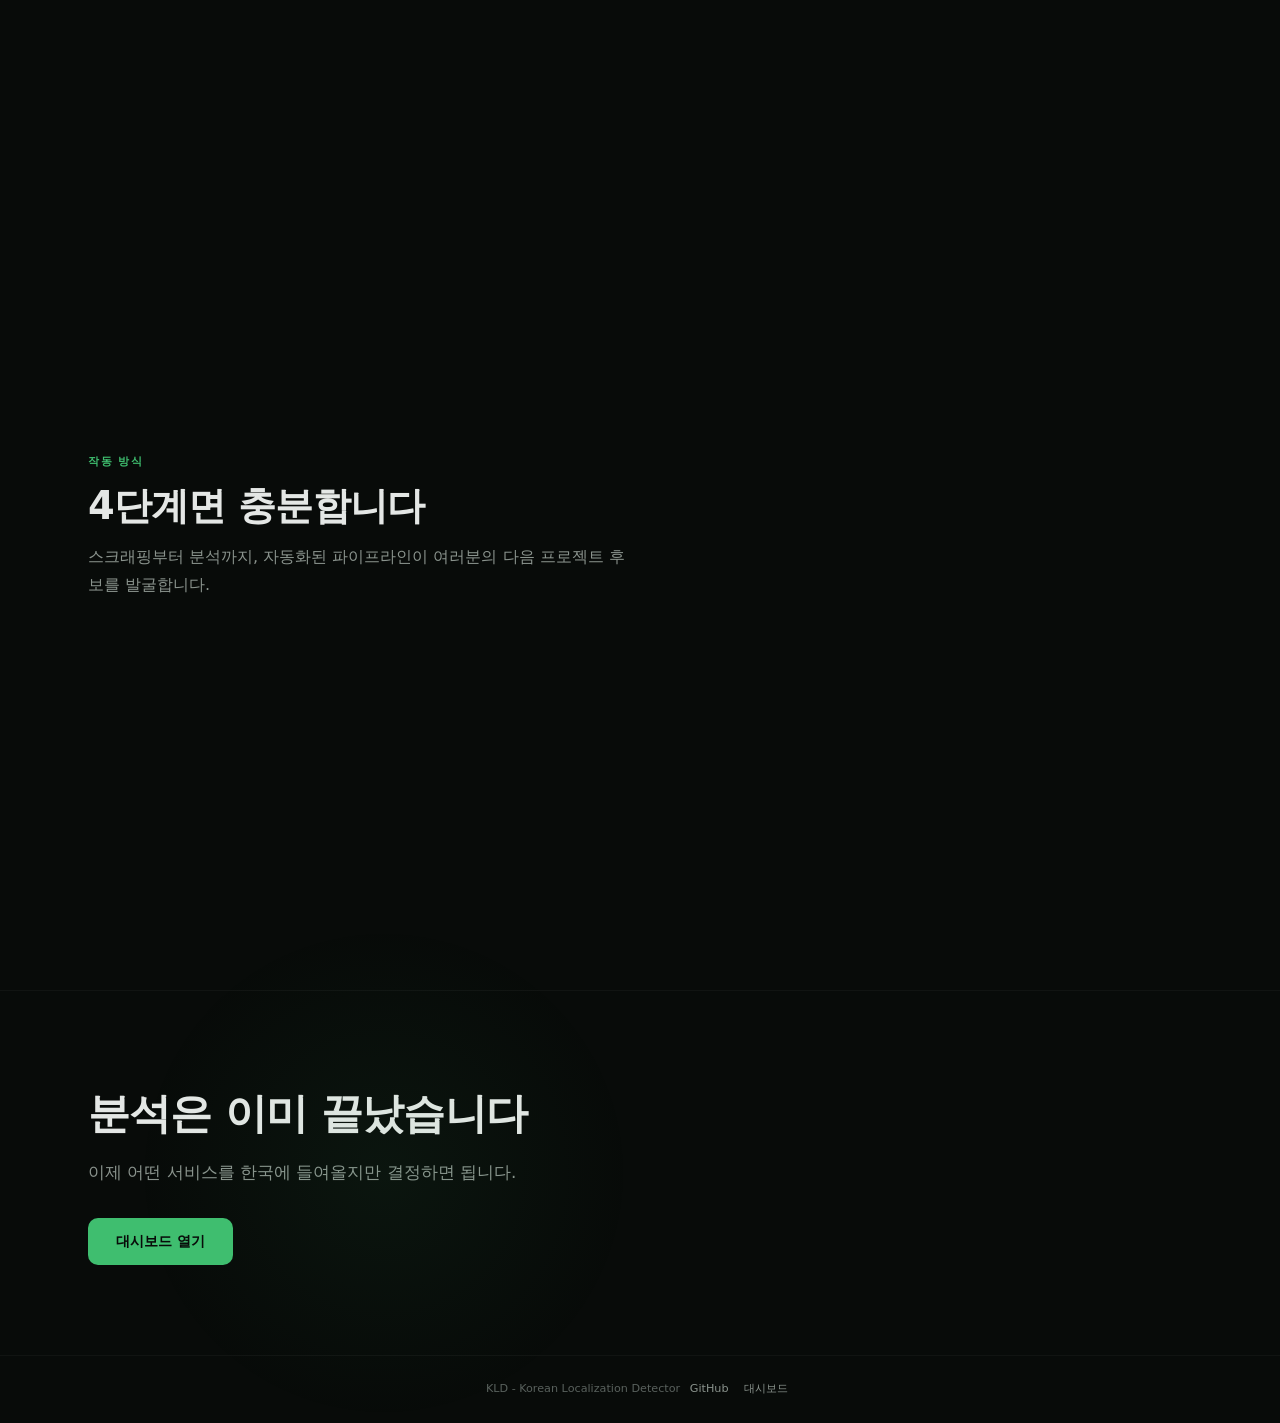
==== commit 60ef5979: "feat: KLD 폐기 및 ConvertRadar(전환율/SEO 진단기) 단독 서비스 구축 및 프로젝트 정리" ====
--- a/backend/static/index.html
+++ b/backend/static/index.html
@@ -2,87 +2,10 @@
 <html lang="ko">
 <head>
     <meta charset="UTF-8">
-    <meta name="viewport" content="width=device-width, initial-scale=1.0">
-    <title>KLD 대시보드</title>
-    <style>:root{--bg:#080808;--surface:#111;--surface2:#161616;--green:#3FBE6F;--green-dim:rgba(63,190,111,0.08);--gold:#D4A83C;--gold-dim:rgba(212,168,60,0.08);--blue:#3D84F0;--blue-dim:rgba(61,132,240,0.1);--text:#e4e4e4;--text2:#aaa;--text3:#666;--border:rgba(255,255,255,0.05);--border2:rgba(255,255,255,0.08);--font:'Inter',-apple-system,'Segoe UI',sans-serif}*{margin:0;padding:0;box-sizing:border-box}body{background:var(--bg);color:var(--text);font-family:var(--font);font-size:15px;line-height:1.5;height:100vh;display:flex;flex-direction:column;overflow:hidden}.header{display:flex;align-items:center;gap:24px;padding:14px 28px;background:var(--surface);border-bottom:1px solid var(--border);flex-shrink:0}.logo{font-size:1.2rem;font-weight:800;color:var(--green);letter-spacing:0.5px;text-decoration:none}.logo:hover{opacity:0.8}.back{font-size:0.78rem;color:var(--text3);text-decoration:none;transition:color 0.2s;margin-right:auto}.back:hover{color:var(--green)}.header-meta{display:flex;gap:28px;align-items:center}.meta-item{text-align:right}.meta-val{font-weight:700;font-size:1rem}.meta-label{font-size:0.6rem;color:var(--text3);text-transform:uppercase;letter-spacing:1.5px}.toolbar{display:flex;align-items:center;gap:10px;padding:10px 28px;border-bottom:1px solid var(--border);flex-shrink:0;flex-wrap:wrap}.toolbar select,.toolbar input{background:var(--surface2);border:1px solid var(--border);color:var(--text);padding:7px 12px;border-radius:6px;font-size:0.8rem;font-family:inherit;outline:none;transition:border-color 0.2s}.toolbar select:focus,.toolbar input:focus{border-color:var(--green)}.toolbar input{/*width:200px*/}.toolbar .count{margin-left:auto;font-size:0.78rem;color:var(--text3)}.main{display:flex;flex:1;overflow:hidden}.table-wrap{flex:0 0 54%;display:flex;flex-direction:column;border-right:1px solid var(--border);overflow:hidden}.table-scroll{flex:1;overflow-y:auto;overflow-x:hidden}.table-scroll::-webkit-scrollbar{width:4px}.table-scroll::-webkit-scrollbar-thumb{background:var(--border2);border-radius:2px}table{width:100%;border-collapse:collapse;table-layout:fixed;min-width:680px}thead{position:sticky;top:0;z-index:2;background:var(--surface)}th{text-align:left;padding:12px 14px;font-size:0.7rem;font-weight:600;color:var(--text3);letter-spacing:0.5px;border-bottom:1px solid var(--border);cursor:pointer;user-select:none;transition:color 0.15s}th:hover{color:var(--text2)}th.sorted{color:var(--green)!important}th .arrow{font-size:0.55rem;margin-left:4px;display:inline-block;transition:transform 0.2s}th.desc .arrow{transform:rotate(180deg)}td{padding:11px 14px;border-bottom:1px solid var(--border);white-space:nowrap;overflow:hidden;text-overflow:ellipsis;font-size:0.82rem}tr{cursor:pointer;transition:background 0.12s}tr:hover{background:rgba(255,255,255,0.02)}tr.selected{background:var(--green-dim)}tr.selected .name{color:var(--green)}.name{font-weight:600;color:var(--gold)}.name.green{color:var(--green)}.score-cell{display:flex;align-items:center;gap:8px}.score-num{font-weight:700;font-size:0.85rem;min-width:36px;text-align:right}.score-num.g{color:var(--green)}.score-num.y{color:var(--gold)}.score-num.d{color:var(--text2)}.bar{flex:1;height:3px;background:var(--border);border-radius:2px;overflow:hidden;min-width:24px}.bar-fill{height:100%;border-radius:2px;transition:width 0.3s}.bar-fill.g{background:var(--green)}.bar-fill.y{background:var(--gold)}.bar-fill.b{background:var(--blue)}.bar-fill.d{background:var(--text3)}.status{display:inline-block;padding:2px 8px;border-radius:10px;font-size:0.65rem;font-weight:600;letter-spacing:0.5px}.status.v{background:var(--green-dim);color:var(--green)}.status.r{background:var(--gold-dim);color:var(--gold)}.status.l{background:rgba(255,255,255,0.04);color:var(--text3)}.open{display:inline-flex;align-items:center;justify-content:center;width:26px;height:26px;border-radius:50%;background:var(--blue-dim);color:var(--blue);text-decoration:none;font-size:0.75rem;font-weight:700;transition:all 0.15s}.open:hover{background:var(--blue);color:#fff}.cat{font-size:0.68rem;font-weight:600;padding:2px 7px;border-radius:4px;white-space:nowrap;background:rgba(255,255,255,0.06);color:var(--text2);border:1px solid rgba(255,255,255,0.04)}.cat.dev{background:rgba(61,132,240,0.12);color:var(--blue);border-color:rgba(61,132,240,0.15)}.cat.ai{background:rgba(155,89,182,0.12);color:#9B59B6;border-color:rgba(155,89,182,0.15)}.cat.data{background:rgba(52,152,219,0.12);color:#3498DB;border-color:rgba(52,152,219,0.15)}.cat.prod{background:rgba(46,204,113,0.12);color:#2ECC71;border-color:rgba(46,204,113,0.15)}.cat.mkt{background:rgba(230,126,34,0.12);color:#E67E22;border-color:rgba(230,126,34,0.15)}.cat.fin{background:rgba(231,76,60,0.12);color:#E74C3C;border-color:rgba(231,76,60,0.15)}.cat.comm{background:rgba(26,188,156,0.12);color:#1ABC9C;border-color:rgba(26,188,156,0.15)}.cat.des{background:rgba(241,196,15,0.12);color:#F1C40F;border-color:rgba(241,196,15,0.15)}.cat.sec,.cat.security{background:rgba(149,165,166,0.12);color:#bdc3c7;border-color:rgba(149,165,166,0.15)}.cat.etc{background:rgba(255,255,255,0.04);color:var(--text3);border-color:rgba(255,255,255,0.03)}.detail{flex:1;background:var(--surface);overflow-y:auto;padding:32px}.detail::-webkit-scrollbar{width:4px}.detail::-webkit-scrollbar-thumb{background:var(--border2);border-radius:2px}.detail-empty{display:flex;align-items:center;justify-content:center;height:100%;color:var(--text3);font-size:0.95rem}.detail-content{animation:fade 0.25s ease}@keyframes fade{from{opacity:0;transform:translateY(6px)}to{opacity:1;transform:translateY(0)}}.detail-title{font-size:1.4rem;font-weight:700;margin-bottom:4px;line-height:1.3}.detail-link{display:inline-flex;align-items:center;gap:6px;font-size:0.82rem;color:var(--blue);text-decoration:none;margin-bottom:20px;padding:4px 10px;background:var(--blue-dim);border-radius:5px;transition:all 0.15s}.detail-link:hover{background:var(--blue);color:#fff}.detail-link .arrow-icon{font-size:0.7rem}.detail-score{display:flex;align-items:center;gap:16px;margin-bottom:28px}.detail-big{font-size:3.5rem;font-weight:800;color:var(--green);letter-spacing:-0.02em}.detail-big sub{font-size:1.2rem;color:var(--text3);font-weight:400}.detail-score-bar{flex:1;height:4px;background:var(--border2);border-radius:2px;overflow:hidden}.detail-score-fill{height:100%;border-radius:2px;background:var(--green);transition:width 0.5s ease}.metrics{display:flex;flex-direction:column;gap:10px;margin-bottom:24px}.metric-row{display:flex;align-items:center;gap:12px}.metric-label{width:72px;font-size:0.78rem;color:var(--text3);flex-shrink:0}.metric-track{flex:1;height:5px;background:var(--border);border-radius:3px;overflow:hidden}.metric-fill{height:100%;border-radius:3px;transition:width 0.4s}.metric-fill.c{background:var(--blue)}.metric-fill.u{background:var(--gold)}.metric-fill.b{background:#9B59B6}.metric-val{width:40px;text-align:right;font-weight:700;font-size:0.85rem}.sec{padding:18px 0;border-top:1px solid var(--border)}.sec h4{font-size:0.7rem;font-weight:600;color:var(--text3);letter-spacing:1px;margin-bottom:10px}.sec p{font-size:0.9rem;color:var(--text);line-height:1.75}.sec ul{list-style:none;padding:0}.sec ul li{padding:6px 0;font-size:0.85rem;color:var(--text);border-bottom:1px solid var(--border);line-height:1.6}.sec ul li:last-child{border-bottom:none}.close-btn{margin-top:20px;padding:8px 20px;background:var(--surface2);border:1px solid var(--border);color:var(--text2);border-radius:6px;font-size:0.82rem;cursor:pointer;transition:all 0.15s}.close-btn:hover{border-color:var(--text3);color:var(--text)}@media(max-width:900px){.main{flex-direction:column}.table-wrap{flex:1;border-right:none;border-bottom:none}.detail{position:fixed;bottom:0;left:0;right:0;top:100%;background:var(--surface);z-index:10;padding:24px 16px 80px;overflow-y:auto;transition:top 0.3s ease;border-top:2px solid var(--border);border-radius:16px 16px 0 0}.detail.shown{top:15%}.detail .close-btn{display:block;width:100%;margin-top:16px;padding:12px;font-size:0.9rem}.overlay{display:none;position:fixed;top:0;left:0;right:0;bottom:0;background:rgba(0,0,0,0.5);z-index:9;transition:opacity 0.3s ease}.overlay.shown{display:block}.toolbar{gap:5px;padding:8px 14px}.toolbar select,.toolbar input{font-size:0.72rem;padding:5px 8px;margin:2px}}</style>
+    <meta http-equiv="refresh" content="0; url=/">
+    <title>ConvertRadar 🚀</title>
 </head>
 <body>
-<header class="header">
-    <span class="logo">KLD</span>
-    <a href="index.html" class="back">← 랜딩으로</a>
-    <div class="header-meta">
-        <div class="meta-item"><div class="meta-val" id="stat-total">144</div><div class="meta-label">수집</div></div>
-        <div class="meta-item"><div class="meta-val" id="stat-analyzed">143</div><div class="meta-label">분석</div></div>
-        <div class="meta-item"><div class="meta-val" id="stat-queue">1</div><div class="meta-label">대기</div></div>
-    </div>
-</header>
-<div class="toolbar">
-    <select id="source-filter"><option value="">전체 소스</option></select>
-    <select id="score-filter"><option value="0">점수 전체</option><option value="50">점수 50+</option><option value="70">점수 70+</option></select>
-    <select id="conf-filter"><option value="0">신뢰도 전체</option><option value="0.5">신뢰도 50%+</option><option value="0.7">신뢰도 70%+</option></select>
-    <select id="category-filter"><option value="">전체 카테고리</option></select>
-    <label style="display:flex;align-items:center;gap:4px;font-size:0.78rem;color:var(--text2);cursor:pointer;white-space:nowrap;"><input type="checkbox" id="no-comp-filter" style="accent-color:var(--green);margin:0;">국내 미출시만</label>
-    <label style="display:flex;align-items:center;gap:4px;font-size:0.78rem;color:var(--gold);cursor:pointer;white-space:nowrap;"><input type="checkbox" id="loc-value-filter" style="accent-color:var(--gold);margin:0;" checked>현지화 가치 높음</label>
-    <input type="text" id="search-input" placeholder="서비스 검색...">
-    <span class="count" id="result-count">144개 결과</span>
-</div>
-<div class="main">
-    <div class="table-wrap"><div class="table-scroll"><table><thead><tr>
-        <th class="sorted desc" data-sort="score">점수 <span class="arrow">▾</span></th>
-        <th data-sort="name">서비스명 <span class="arrow">▾</span></th>
-        <th>카테고리</th>
-        <th data-sort="confidence">신뢰도 <span class="arrow">▾</span></th>
-        <th data-sort="upside">성장성 <span class="arrow">▾</span></th>
-        <th>상태</th>
-        <th style="width:44px"></th>
-    </tr></thead><tbody id="table-body"></tbody></table></div></div>
-    <div class="overlay" id="overlay" onclick="closeDetail()"></div>
-    <div class="detail" id="detail-panel"><div class="detail-empty">왼쪽에서 분석할 서비스를 선택하세요</div></div>
-</div>
-<script>
-var FETCH_OK=true;
-function fetchJson(u,t){t=t||{};return new Promise(function(resolve,reject){
-if(FETCH_OK){try{
-var c=new AbortController(),o=Object.assign({signal:c.signal},t);
-setTimeout(function(){c.abort()},8000);
-fetch(u,o).then(function(r){if(!r.ok)throw Error('HTTP '+r.status);return r.json()}).then(resolve).catch(function(e){
-if(e.name==='AbortError'){reject(Error('timeout'))}else{FETCH_OK=false;xhrFetch(u).then(resolve).catch(reject)}
-});
-return;
-}catch(e){FETCH_OK=false}}
-xhrFetch(u).then(resolve).catch(reject);
-})}
-function xhrFetch(u){return new Promise(function(resolve,reject){
-var x=new XMLHttpRequest();x.open('GET',u,true);x.timeout=8000;
-x.onload=function(){if(x.status>=200&&x.status<300){try{resolve(JSON.parse(x.responseText))}catch(e){reject(Error('parse'))}}else{reject(Error('HTTP '+x.status))}};
-x.onerror=function(){reject(Error('network'))};x.ontimeout=function(){reject(Error('timeout'))};
-x.send();
-})}
-const API='';
-let allServices=[],selectedId=null,currentSort='score',sortDesc=true;
-async function fetchStats(){try{const d=await fetchJson(`${API}/api/stats`);document.getElementById('stat-total').textContent=d.total_services||0;document.getElementById('stat-analyzed').textContent=d.total_analyzed||0;document.getElementById('stat-queue').textContent=Math.max(0,(d.total_services||0)-(d.total_analyzed||0))}catch(e){}}
-async function fetchSources(){try{const d=await fetchJson(`${API}/api/sources`);const sel=document.getElementById('source-filter');d.sources.forEach(s=>{const o=document.createElement('option');o.value=s.source;o.textContent=s.source;sel.appendChild(o)})}catch(e){}}
-async function fetchServices(){const src=document.getElementById('source-filter').value,minS=document.getElementById('score-filter').value,minC=document.getElementById('conf-filter').value,cat=document.getElementById('category-filter').value,q=(document.getElementById('search-input').value||'').toLowerCase();let url=`${API}/api/services?limit=200`;if(src)url+=`&source=${encodeURIComponent(src)}`;if(minS>0)url+=`&min_score=${minS}`;try{const d=await fetchJson(url);let items=d.services||[];if(q)items=items.filter(s=>(s.name||'').toLowerCase().includes(q));if(minC>0)items=items.filter(s=>(s.confidence||0)>=parseFloat(minC));if(cat)items=items.filter(s=>(s.category||'기타')===cat);if(document.getElementById('no-comp-filter').checked)items=items.filter(s=>(s.competition_level||'')==='none');if(document.getElementById('loc-value-filter').checked) items = items.filter(s => (s.localization_value||'high') !== 'low');
-allServices=items;document.getElementById('result-count').textContent=`${items.length}개 결과`;if(!document.getElementById('category-filter').dataset.loaded){populateCategories();document.getElementById('category-filter').dataset.loaded='1'}render()}catch(e){document.getElementById('result-count').textContent='오류: '+e.message}}
-const G=s=>s.score||s.localization_score||0;
-function render(){const sorted=[...allServices].sort((a,b)=>{let va,vb;if(currentSort==='name'){va=(a.name||'').toLowerCase();vb=(b.name||'').toLowerCase();return sortDesc?vb.localeCompare(va):va.localeCompare(vb)}if(currentSort==='confidence'){va=a.confidence||0;vb=b.confidence||0}else if(currentSort==='upside'){va=a.upside||0;vb=b.upside||0}else{va=G(a);vb=G(b)}return sortDesc?vb-va:va-vb});document.getElementById('table-body').innerHTML=sorted.map(s=>{const sc=G(s),cf=s.confidence||0.5,up=s.upside||0.5,sel=selectedId===s.id,sn=sc>=70?'g':sc>=40?'y':'d';let stc,stt;if(sc>=70){stc='v';stt='유망'}else if(sc>=40){stc='r';stt='검토'}else if(sc>0){stc='l';stt='낮음'}else{stc='';stt=''}return `<tr data-id="${s.id}" onclick="select(${s.id})" class="${sel?'selected':''}"><td><div class="score-cell"><span class="score-num ${sn}">${sc}</span><div class="bar"><div class="bar-fill ${sn}" style="width:${sc}%"></div></div></div></td><td class="name ${sel||sc>=65?'green':''}">${esc(s.name)}</td><td>${catBadge(s.category)}</td><td><div class="score-cell"><span class="score-num" style="color:var(--text3)">${Math.round(cf*100)}%</span><div class="bar"><div class="bar-fill b" style="width:${Math.round(cf*100)}%"></div></div></div></td><td><div class="score-cell"><span class="score-num" style="color:var(--text3)">${Math.round(up*100)}%</span><div class="bar"><div class="bar-fill y" style="width:${Math.round(up*100)}%"></div></div></div></td><td>${stt?`<span class="status ${stc}">${stt}</span>`:''}</td><td>${s.url?`<a class="open" href="${esc(s.url)}" target="_blank" onclick="event.stopPropagation()" title="서비스 열기">↗</a>`:''}</td></tr>`}).join('')}
-async function select(id){selectedId=id;render();const p=document.getElementById('detail-panel');p.innerHTML='<div class="detail-empty">불러오는 중...</div>';try{const d=await fetchJson(`${API}/api/report/${id}`),svc=d.service||{},r=d.report||{},sc=r.localization_score||0,cf=r.confidence||0.5,up=r.upside||0.5,bo=r.boldness||0.5,secs=[];secs.push(`<div class="detail-title">${esc(svc.name)}</div>`);if(svc.url)secs.push(`<a class="detail-link" href="${esc(svc.url)}" target="_blank"><span class="arrow-icon">↗</span> 서비스 바로가기</a>`);secs.push(`<div class="detail-score"><span class="detail-big">${sc}<sub>/100</sub></span><div class="detail-score-bar"><div class="detail-score-fill" style="width:${sc}%"></div></div></div><div class="metrics"><div class="metric-row"><span class="metric-label">신뢰도</span><div class="metric-track"><div class="metric-fill c" style="width:${Math.round(cf*100)}%"></div></div><span class="metric-val">${Math.round(cf*100)}%</span></div><div class="metric-row"><span class="metric-label">성장성</span><div class="metric-track"><div class="metric-fill u" style="width:${Math.round(up*100)}%"></div></div><span class="metric-val">${Math.round(up*100)}%</span></div><div class="metric-row"><span class="metric-label">대담성</span><div class="metric-track"><div class="metric-fill b" style="width:${Math.round(bo*100)}%"></div></div><span class="metric-val">${Math.round(bo*100)}%</span></div></div>`);const add=(t,c)=>{if(c)secs.push(`<div class="sec"><h4>${t}</h4><p>${esc(c)}</p></div>`)};add('요약',r.summary_ko||r.summary);add('현지화 근거',r.localization_reason);add('경쟁 분석',r.competitor_analysis);add('수익화 전략',r.monetization_ko);add('예상 개발 기간',r.estimated_dev_time);add('리스크 요인',r.regulatory_risks||r.risk_factors);if(r.required_korean_apis){let apis=r.required_korean_apis;if(typeof apis==='string')try{apis=JSON.parse(apis)}catch(e){apis=[apis]}if(Array.isArray(apis)&&apis.length)secs.push(`<div class="sec"><h4>필요 국내 API</h4><ul>${apis.map(a=>`<li><strong>${esc(typeof a==='string'?a:a.name||'')}</strong>${typeof a==='object'&&a.reason?` — ${esc(a.reason)}`:''}</li>`).join('')}</ul></div>`)}secs.push(`<button class="close-btn" onclick="closeDetail()">닫기</button>`);p.innerHTML=`<div class="detail-content">${secs.join('')}</div>`}catch(e){p.innerHTML='<div class="detail-empty">불러오기 실패: '+e.message+'</div>'}
-    if (window.innerWidth <= 900) p.classList.add('shown'); document.getElementById('overlay').classList.add('shown');}
-function closeDetail(){
-    document.getElementById('detail-panel').classList.remove('shown'); document.getElementById('overlay').classList.remove('shown');selectedId=null;render();document.getElementById('detail-panel').innerHTML='<div class="detail-empty">왼쪽에서 분석할 서비스를 선택하세요</div>'}
-function esc(t){if(!t)return'';const d=document.createElement('div');d.textContent=t;return d.innerHTML}
-function catBadge(c){const m={'AI/ML':'ai','개발도구':'dev','데이터/분석':'data','생산성':'prod','마케팅':'mkt','금융/결제':'fin','커뮤니케이션':'comm','디자인':'des','보안':'security'};const cls=m[c||'']||'etc';return `<span class="cat ${cls}">${esc(c||'기타')}</span>`}
-function populateCategories(){const cats=[...new Set(allServices.map(s=>s.category||'기타'))].sort(),sel=document.getElementById('category-filter');cats.forEach(c=>{const o=document.createElement('option');o.value=c;o.textContent=c;sel.appendChild(o)})}
-document.querySelectorAll('th[data-sort]').forEach(th=>{th.addEventListener('click',()=>{const k=th.dataset.sort;if(currentSort===k)sortDesc=!sortDesc;else{currentSort=k;sortDesc=true}document.querySelectorAll('th').forEach(h=>h.classList.remove('sorted','desc'));th.classList.add('sorted');if(sortDesc)th.classList.add('desc');render()})});
-document.getElementById('source-filter').addEventListener('change',fetchServices);
-document.getElementById('score-filter').addEventListener('change',fetchServices);
-document.getElementById('conf-filter').addEventListener('change',fetchServices);
-document.getElementById('search-input').addEventListener('input',fetchServices);
-document.getElementById('category-filter').addEventListener('change',fetchServices);
-document.getElementById('no-comp-filter').addEventListener('change',fetchServices);
-document.getElementById('loc-value-filter').addEventListener('change',fetchServices);
-document.addEventListener('keydown',e=>{if(e.key==='Escape')closeDetail()});
-fetchStats();fetchSources();fetchServices();
-</script>
+    <p>ConvertRadar로 이동 중입니다... <a href="/">여기를 클릭하세요</a></p>
 </body>
 </html>
